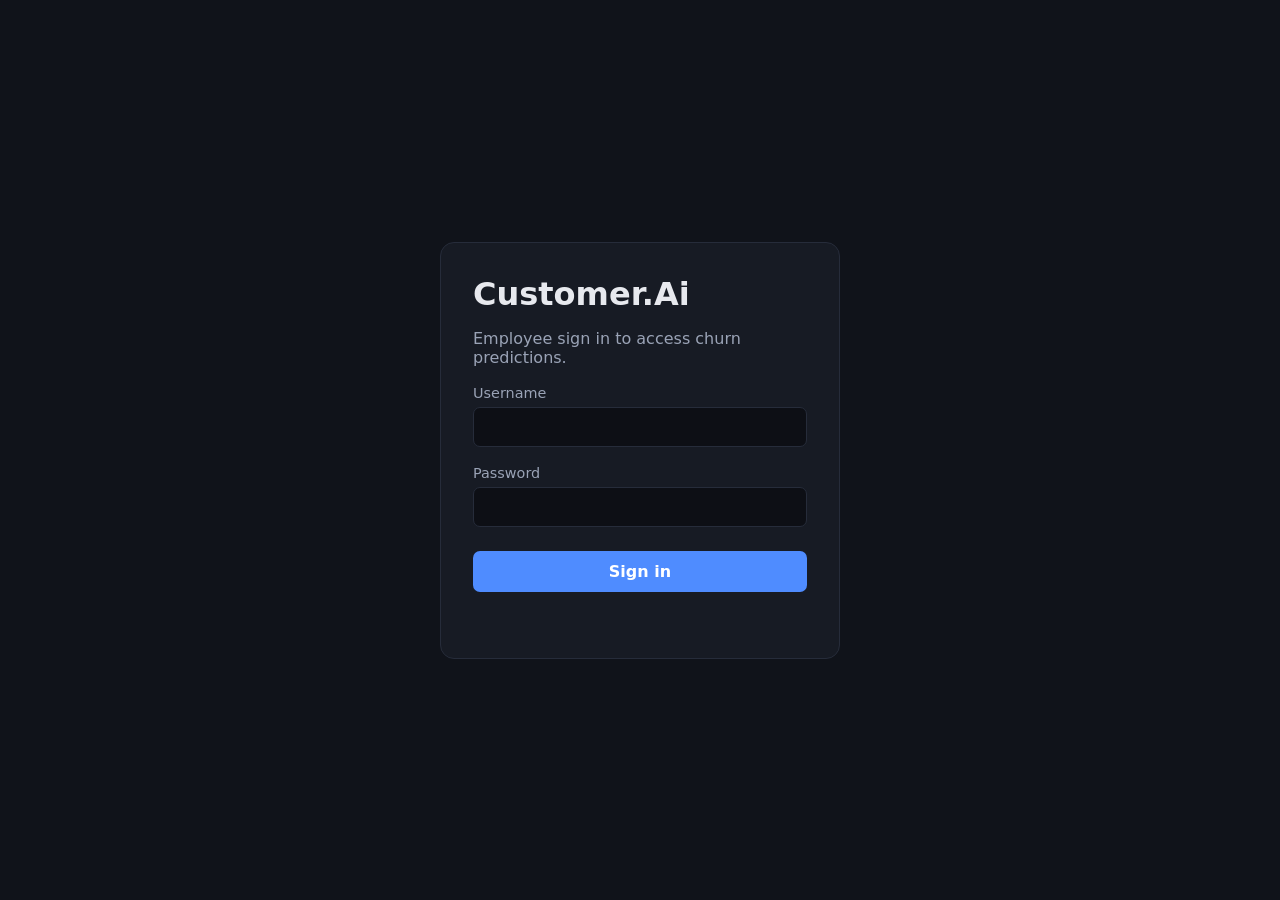
==== templates/login.html @ 6f0864fd "Added authentication page using JWT and also used postgreSQL to store previoud predictions" ====
<!doctype html>
<html lang="en">
<head>
  <meta charset="utf-8">
  <meta name="viewport" content="width=device-width, initial-scale=1">
  <title>Employee login · Customer.Ai</title>
  <style>
    :root { color-scheme: dark; --bg:#10131a; --panel:#171b24; --border:#262c3a; --text:#e7e9ee; --muted:#9aa3b6; --accent:#4f8cff; --danger:#ef4b5f; }
    * { box-sizing:border-box; } body { min-height:100vh; margin:0; display:grid; place-items:center; background:var(--bg); color:var(--text); font:16px system-ui,sans-serif; padding:20px; }
    main { width:min(100%,400px); padding:32px; border:1px solid var(--border); border-radius:14px; background:var(--panel); } h1 { margin:0 0 8px; } p { color:var(--muted); } label { display:block; margin-top:18px; font-size:.9rem; color:var(--muted); } input,button { width:100%; padding:11px; margin-top:6px; border-radius:7px; font:inherit; } input { border:1px solid var(--border); color:var(--text); background:#0d0f15; } button { margin-top:24px; border:0; background:var(--accent); color:white; font-weight:700; cursor:pointer; } #error { min-height:20px; margin-top:14px; color:var(--danger); font-size:.9rem; }
  </style>
</head>
<body>
  <main>
    <h1>Customer.Ai</h1>
    <p>Employee sign in to access churn predictions.</p>
    <form id="login-form">
      <label>Username <input name="username" autocomplete="username" required></label>
      <label>Password <input name="password" type="password" autocomplete="current-password" required></label>
      <button type="submit">Sign in</button>
      <div id="error" role="alert"></div>
    </form>
  </main>
  <script>
    if (localStorage.getItem('accessToken')) location.replace('/app');
    document.getElementById('login-form').addEventListener('submit', async (event) => {
      event.preventDefault();
      const form = new FormData(event.currentTarget);
      const error = document.getElementById('error'); error.textContent = '';
      const response = await fetch('/auth/login', { method:'POST', headers:{'Content-Type':'application/json'}, body:JSON.stringify(Object.fromEntries(form)) });
      const data = await response.json();
      if (!response.ok) { error.textContent = data.detail || 'Unable to sign in.'; return; }
      localStorage.setItem('accessToken', data.access_token);
      location.replace('/app');
    });
  </script>
</body>
</html>
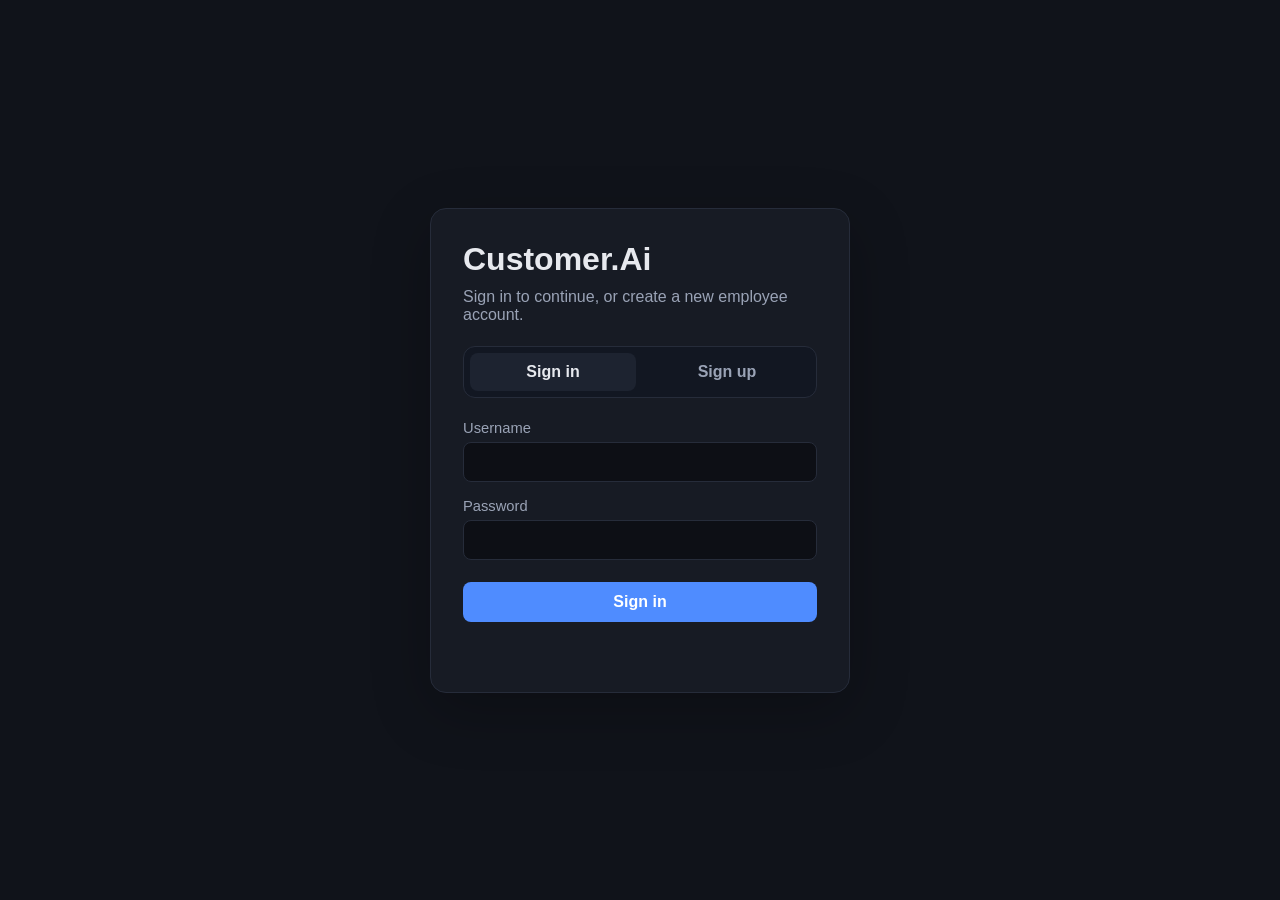
==== commit a8272c76: "Added shap to generate reccomendations for single predictions" ====
--- a/templates/login.html
+++ b/templates/login.html
@@ -3,35 +3,188 @@
 <head>
   <meta charset="utf-8">
   <meta name="viewport" content="width=device-width, initial-scale=1">
-  <title>Employee login · Customer.Ai</title>
+  <title>Employee Login - Customer.Ai</title>
   <style>
-    :root { color-scheme: dark; --bg:#10131a; --panel:#171b24; --border:#262c3a; --text:#e7e9ee; --muted:#9aa3b6; --accent:#4f8cff; --danger:#ef4b5f; }
-    * { box-sizing:border-box; } body { min-height:100vh; margin:0; display:grid; place-items:center; background:var(--bg); color:var(--text); font:16px system-ui,sans-serif; padding:20px; }
-    main { width:min(100%,400px); padding:32px; border:1px solid var(--border); border-radius:14px; background:var(--panel); } h1 { margin:0 0 8px; } p { color:var(--muted); } label { display:block; margin-top:18px; font-size:.9rem; color:var(--muted); } input,button { width:100%; padding:11px; margin-top:6px; border-radius:7px; font:inherit; } input { border:1px solid var(--border); color:var(--text); background:#0d0f15; } button { margin-top:24px; border:0; background:var(--accent); color:white; font-weight:700; cursor:pointer; } #error { min-height:20px; margin-top:14px; color:var(--danger); font-size:.9rem; }
+    :root {
+      color-scheme: dark;
+      --bg: #10131a;
+      --panel: #171b24;
+      --panel-soft: #1d2330;
+      --border: #262c3a;
+      --text: #e7e9ee;
+      --muted: #9aa3b6;
+      --accent: #4f8cff;
+      --danger: #ef4b5f;
+    }
+    * { box-sizing: border-box; }
+    body {
+      min-height: 100vh;
+      margin: 0;
+      display: grid;
+      place-items: center;
+      background: var(--bg);
+      color: var(--text);
+      font: 16px "Segoe UI", Arial, sans-serif;
+      padding: 20px;
+    }
+    main {
+      width: min(100%, 420px);
+      padding: 32px;
+      border: 1px solid var(--border);
+      border-radius: 16px;
+      background: var(--panel);
+      box-shadow: 0 18px 60px rgba(0, 0, 0, 0.24);
+    }
+    h1 { margin: 0 0 10px; font-size: 2rem; }
+    p { color: var(--muted); margin: 0 0 22px; }
+    .tabs {
+      display: grid;
+      grid-template-columns: 1fr 1fr;
+      gap: 8px;
+      padding: 6px;
+      border: 1px solid var(--border);
+      border-radius: 12px;
+      background: #121722;
+      margin-bottom: 22px;
+    }
+    .tab {
+      border: 0;
+      border-radius: 8px;
+      background: transparent;
+      color: var(--muted);
+      padding: 10px 12px;
+      font-weight: 600;
+      cursor: pointer;
+      margin: 0;
+    }
+    .tab.active {
+      background: var(--panel-soft);
+      color: var(--text);
+    }
+    form { display: none; }
+    form.active { display: block; }
+    label {
+      display: block;
+      margin-top: 16px;
+      font-size: 0.92rem;
+      color: var(--muted);
+    }
+    input, button {
+      width: 100%;
+      padding: 11px 12px;
+      margin-top: 6px;
+      border-radius: 8px;
+      font: inherit;
+    }
+    input {
+      border: 1px solid var(--border);
+      color: var(--text);
+      background: #0d0f15;
+    }
+    .primary {
+      margin-top: 22px;
+      border: 0;
+      background: var(--accent);
+      color: white;
+      font-weight: 700;
+      cursor: pointer;
+    }
+    #message {
+      min-height: 22px;
+      margin-top: 16px;
+      font-size: 0.92rem;
+    }
+    #message.error { color: var(--danger); }
+    #message.success { color: #7ed6a7; }
   </style>
 </head>
 <body>
   <main>
     <h1>Customer.Ai</h1>
-    <p>Employee sign in to access churn predictions.</p>
-    <form id="login-form">
+    <p>Sign in to continue, or create a new employee account.</p>
+
+    <div class="tabs" aria-label="Authentication mode">
+      <button class="tab active" id="signin-tab" type="button" data-target="signin-form">Sign in</button>
+      <button class="tab" id="signup-tab" type="button" data-target="signup-form">Sign up</button>
+    </div>
+
+    <form id="signin-form" class="active">
       <label>Username <input name="username" autocomplete="username" required></label>
       <label>Password <input name="password" type="password" autocomplete="current-password" required></label>
-      <button type="submit">Sign in</button>
-      <div id="error" role="alert"></div>
+      <button class="primary" type="submit">Sign in</button>
     </form>
+
+    <form id="signup-form">
+      <label>Full name <input name="full_name" autocomplete="name" required></label>
+      <label>Username <input name="username" autocomplete="username" required></label>
+      <label>Password <input name="password" type="password" autocomplete="new-password" minlength="8" required></label>
+      <button class="primary" type="submit">Create account</button>
+    </form>
+
+    <div id="message" role="alert"></div>
   </main>
   <script>
-    if (localStorage.getItem('accessToken')) location.replace('/app');
-    document.getElementById('login-form').addEventListener('submit', async (event) => {
+    if (localStorage.getItem("accessToken")) {
+      location.replace("/app");
+    }
+
+    const tabs = Array.from(document.querySelectorAll(".tab"));
+    const forms = Array.from(document.querySelectorAll("form"));
+    const message = document.getElementById("message");
+
+    function setMode(targetId) {
+      tabs.forEach((tab) => tab.classList.toggle("active", tab.dataset.target === targetId));
+      forms.forEach((form) => form.classList.toggle("active", form.id === targetId));
+      message.className = "";
+      message.textContent = "";
+    }
+
+    tabs.forEach((tab) => {
+      tab.addEventListener("click", () => setMode(tab.dataset.target));
+    });
+
+    document.getElementById("signin-form").addEventListener("submit", async (event) => {
       event.preventDefault();
-      const form = new FormData(event.currentTarget);
-      const error = document.getElementById('error'); error.textContent = '';
-      const response = await fetch('/auth/login', { method:'POST', headers:{'Content-Type':'application/json'}, body:JSON.stringify(Object.fromEntries(form)) });
+      message.className = "";
+      message.textContent = "";
+
+      const response = await fetch("/auth/login", {
+        method: "POST",
+        headers: { "Content-Type": "application/json" },
+        body: JSON.stringify(Object.fromEntries(new FormData(event.currentTarget)))
+      });
       const data = await response.json();
-      if (!response.ok) { error.textContent = data.detail || 'Unable to sign in.'; return; }
-      localStorage.setItem('accessToken', data.access_token);
-      location.replace('/app');
+      if (!response.ok) {
+        message.className = "error";
+        message.textContent = data.detail || "Unable to sign in.";
+        return;
+      }
+
+      localStorage.setItem("accessToken", data.access_token);
+      location.replace("/app");
+    });
+
+    document.getElementById("signup-form").addEventListener("submit", async (event) => {
+      event.preventDefault();
+      message.className = "";
+      message.textContent = "";
+
+      const response = await fetch("/auth/signup", {
+        method: "POST",
+        headers: { "Content-Type": "application/json" },
+        body: JSON.stringify(Object.fromEntries(new FormData(event.currentTarget)))
+      });
+      const data = await response.json();
+      if (!response.ok) {
+        message.className = "error";
+        message.textContent = data.detail || "Unable to create account.";
+        return;
+      }
+
+      event.currentTarget.reset();
+      setMode("signin-form");
+      message.className = "success";
+      message.textContent = "Account created. You can sign in now.";
     });
   </script>
 </body>
